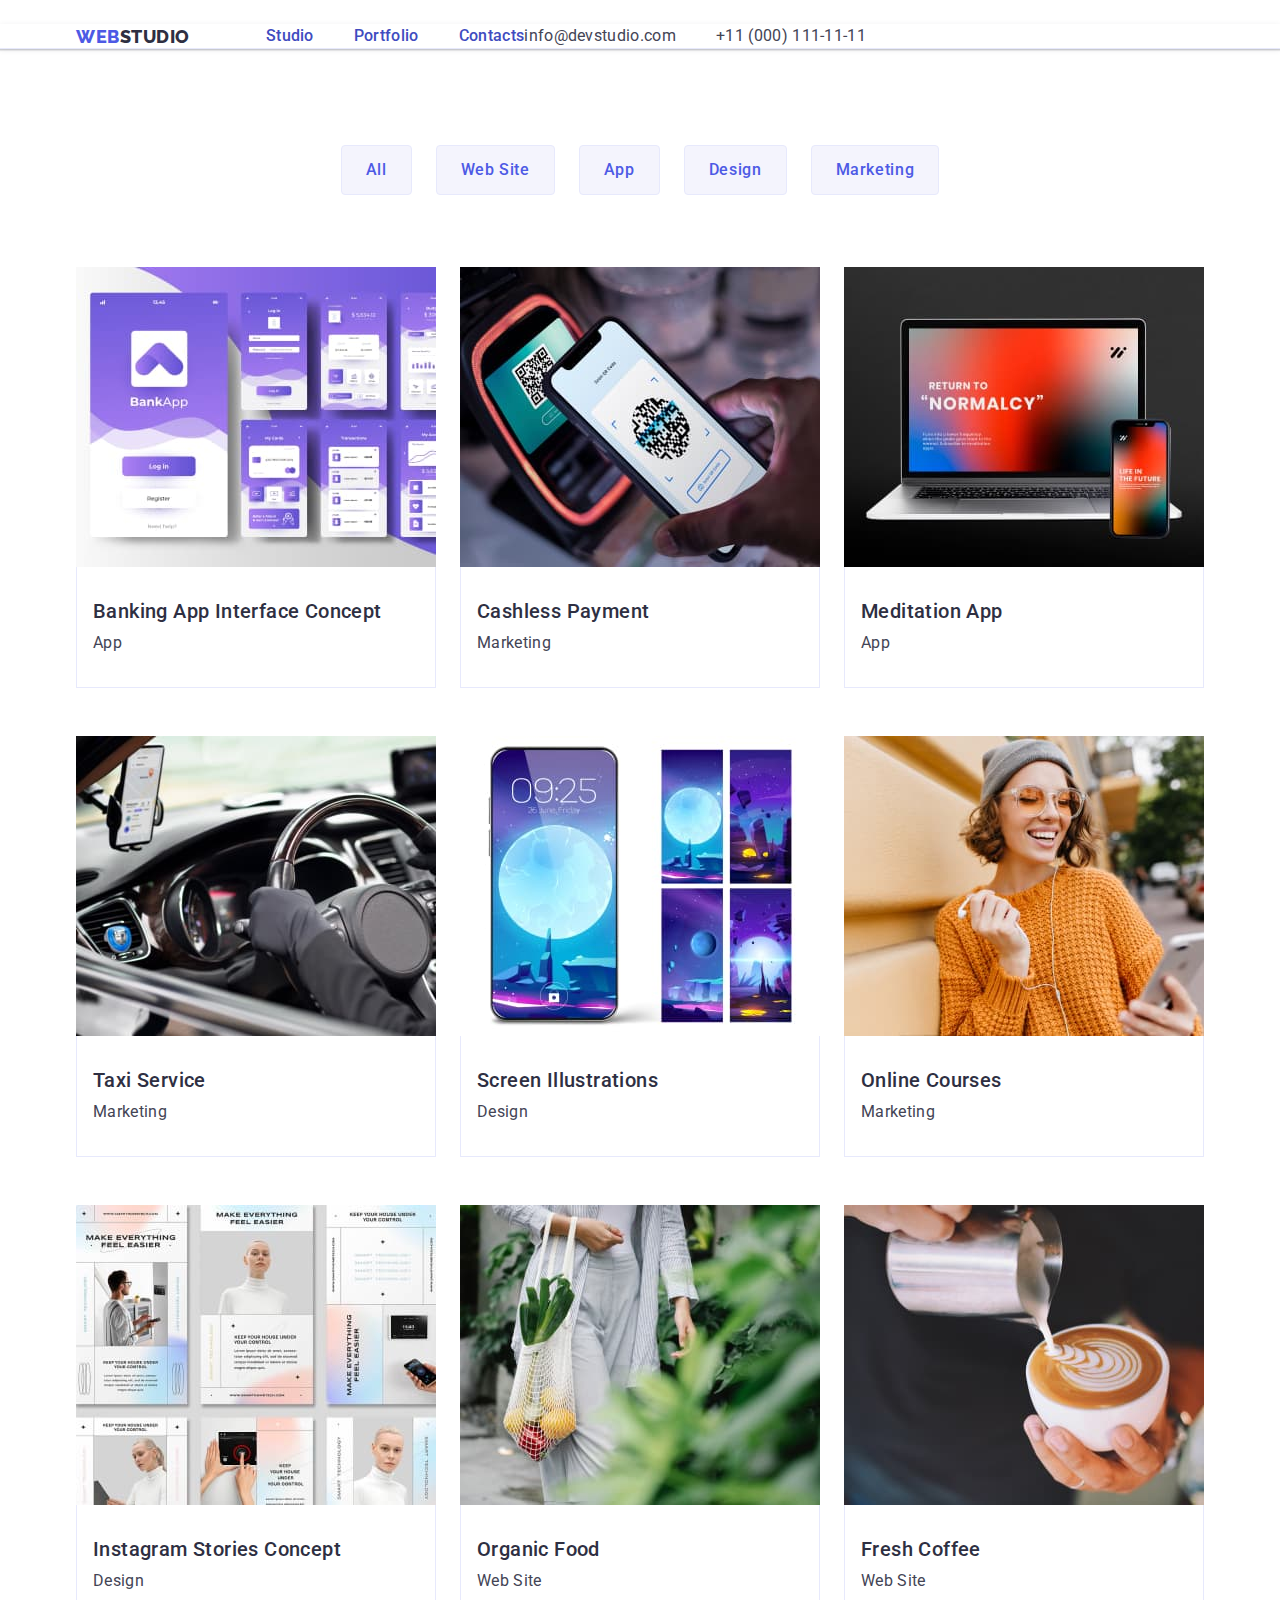
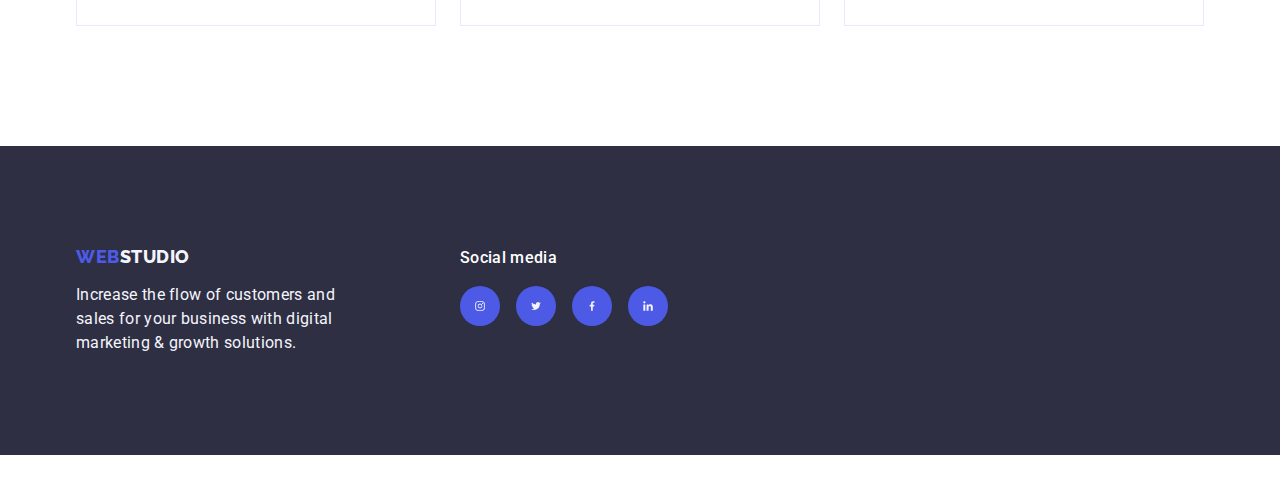
==== portfolio.html @ 24263320 "1" ====
<!DOCTYPE html>
<html lang="en">
  <head>
    <meta charset="UTF-8" />
    <meta http-equiv="X-UA-Compatible" content="IE=edge" />
    <meta name="viewport" content="width=device-width, initial-scale=1.0" />
    <meta name="description" content="WebStudio - effective solutions for your business" />
    <link rel="preconnect" href="https://fonts.googleapis.com">
    <link rel="preconnect" href="https://fonts.gstatic.com" crossorigin>
    <link href="https://fonts.googleapis.com/css2?family=Raleway:wght@800&family=Roboto:wght@400;500;700;900&display=swap" rel="stylesheet">
    <link rel="stylesheet" href="https://cdn.jsdelivr.net/npm/modern-normalize@2.0.0/modern-normalize.min.css">
    <link rel="stylesheet" href="./css/styles.css" />
    <title>WebStudio</title>
  </head>
  <body>
    <svg class="icon" width="20" height="20">
      <use href="./images/icons.svg#asda"> </use>
      </svg>
    <!--Header section-->
    <header class="header">
      <div class="cont container">
      <nav class="nav">
        <a href="./index.html" class="link link-logo">Web<span class="stu">Studio</span></a>
        <ul class="list listnav">
          <li><a href="./index.html" class="link link-nav">Studio</a></li>
          <li><a href="./portfolio.html" class="link link-nav">Portfolio</a></li>
          <li><a href="" class="link link-nav">Contacts</a></li>
        </ul>
      </nav>
      <address class="adress">
      <ul class="list listi">
        <li><a href="mailto:info@devstudio.com" class="link link-ad">info@devstudio.com</a></li>
        <li><a href="tel:+110001111111" class="link link-ad">+11 (000) 111-11-11</a></li>
      </ul> 
      </address>
      </div>
    </header>
    <!-- Main block -->
    <main> 
        <!-- Section 1 -->
        <section class="secsec">
          <div class="container">
          <h1 class="visually-hidden">Section 1</h1> 
        <ul class="list listik">
            <li><button type="button" class="all">All</button></li>
            <li><button type="button" class="all">Web Site</button></li>
            <li><button type="button" class="all">App</button></li>
            <li><button type="button" class="all">Design</button></li>
            <li><button type="button" class="all">Marketing</button></li>
        </ul>
        <ul class="list listtt">
          <li class="spisok"><a href="" class="link linki"><div class="kart"><img src="./images2/app/app1.jpg" alt="Banking App Interface Concept" width="360" height="300"><p class="parik">14 Stylish and User-Friendly App Design Concepts · Task Manager App · Calorie Tracker App · Exotic Fruit Ecommerce App · Cloud Storage App</p></div><div class="konta">
          <h2 class="zagolovok">Banking App Interface Concept</h2>
          <p class="paragraf">App</p></div></a></li>
          <li class="spisok"><a href="" class="link linki"><div class="kart"><img src="./images2/marketing/marketing1.jpg" alt="Cashless Payment" width="360" height="300"><p class="parik">14 Stylish and User-Friendly App Design Concepts · Task Manager App · Calorie Tracker App · Exotic Fruit Ecommerce App · Cloud Storage App</p></div>
            <div class="konta">
            <h2 class="zagolovok">Cashless Payment</h2>
            <p class="paragraf">Marketing</p></div></a></li>
          <li class="spisok"><a href="" class="link linki"><div class="kart"><img src="./images2/app/app2.jpg" alt="Meditation App" width="360" height="300"><p class="parik">14 Stylish and User-Friendly App Design Concepts · Task Manager App · Calorie Tracker App · Exotic Fruit Ecommerce App · Cloud Storage App</p></div><div class="konta">
            <h2 class="zagolovok">Meditation App</h2>
            <p class="paragraf">App</p></div></a></li>
          <li class="spisok"><a href="" class="link linki"><div class="kart"><img src="./images2/marketing/marketing2.jpg" alt="Taxi Service" width="360" height="300"><p class="parik">14 Stylish and User-Friendly App Design Concepts · Task Manager App · Calorie Tracker App · Exotic Fruit Ecommerce App · Cloud Storage App</p></div><div class="konta">
            <h2 class="zagolovok">Taxi Service</h2>
            <p class="paragraf">Marketing</p></div></a></li>
        <li class="spisok"><a href="" class="link linki"><div class="kart"><img src="./images2/design/design1.jpg" alt="Screen Illustrations" width="360" height="300"><p class="parik">14 Stylish and User-Friendly App Design Concepts · Task Manager App · Calorie Tracker App · Exotic Fruit Ecommerce App · Cloud Storage App</p></div><div class="konta">
            <h2 class="zagolovok">Screen Illustrations</h2>
            <p class="paragraf">Design</p></div></a></li>
        <li class="spisok"><a href="" class="link linki"><div class="kart"><img src="./images2/marketing/marketing3.jpg" alt="Online Courses" width="360" height="300"><p class="parik">14 Stylish and User-Friendly App Design Concepts · Task Manager App · Calorie Tracker App · Exotic Fruit Ecommerce App · Cloud Storage App</p></div><div class="konta">
            <h2 class="zagolovok">Online Courses</h2>
            <p class="paragraf">Marketing</p></div></a></li>
        <li class="spisok"><a href="" class="link linki"><div class="kart"><img src="./images2/design/design2.jpg" alt="Instagram Stories Concept" width="360" height="300"><p class="parik">14 Stylish and User-Friendly App Design Concepts · Task Manager App · Calorie Tracker App · Exotic Fruit Ecommerce App · Cloud Storage App</p></div><div class="konta">
            <h2 class="zagolovok">Instagram Stories Concept</h2>
            <p class="paragraf">Design</p></div></a></li>
        <li class="spisok"><a href="" class="link linki"><div class="kart"><img src="./images2/website/web1.jpg" alt="Organic Food" width="360" height="300"><p class="parik">14 Stylish and User-Friendly App Design Concepts · Task Manager App · Calorie Tracker App · Exotic Fruit Ecommerce App · Cloud Storage App</p></div><div class="konta">
            <h2 class="zagolovok">Organic Food</h2>
            <p class="paragraf">Web Site</p></div></a></li>
        <li class="spisok"><a href="" class="link linki"><div class="kart"><img src="./images2/website/web2.jpg" alt="Fresh Coffee" width="360" height="300"><p class="parik">14 Stylish and User-Friendly App Design Concepts · Task Manager App · Calorie Tracker App · Exotic Fruit Ecommerce App · Cloud Storage App</p></div><div class="konta">
            <h2 class="zagolovok">Fresh Coffee</h2>
            <p class="paragraf">Web Site</p></div></a></li>
     </ul>     
    </div>
      </section>
        </main>
  <!--Footer Section--> 
  <footer class="foo"> 
    <div class="container con">
      <div class="divcla">
    <a href="./index.html" class="link link-logo logolo">Web<span class="stf">Studio</span></a>
      <p class="pha"> Increase the flow of customers and sales for your business with digital marketing & growth solutions.</p>
    </div>
    <div><p class="inno">Social media</p>
    <ul class="spispi">
      <li class="per"><a href="" class="possil"><svg class="wow" width="24" height="24"><use href="./images/icons.svg#Instagram"></use></svg></a></li>
      <li class="per"><a href="" class="possil"><svg class="wow" width="24" height="24"><use href="./images/icons.svg#Twitter"></use></svg></a></li>
      <li class="per"><a href="" class="possil"><svg class="wow" width="24" height="24"><use href="./images/icons.svg#Facebook"></use></svg></a></li>
      <li class="per"><a href="" class="possil"><svg class="wow" width="24" height="24"><use href="./images/icons.svg#Linkedin"></use></svg></a></li>  
    </ul>
    </div>
    </div>
</footer>
<svg class="icon" width="20" height="20">
  <use href="./images/icons.svg#asda"> </use>
  </svg>
</body>
</html>
---- css/styles.css ----
:root {

    --page-background: #ffffff;
}




h1, 
h2, 
h3, 
h4, 
h5, 
h6, 
p {
    margin: 0;
}

ul,
ol {
    list-style: none;
    margin: 0;
    padding: 0; 
}

body {
    font-family: "Roboto", sans-serif;
    color: #434455;
    background-color: #ffffff;
}

.header {
    border-bottom: 1px solid #e7e9fc;
    box-shadow: 0px 2px 1px rgba(46, 47, 66, 0.08), 0px 1px 1px rgba(46, 47, 66, 0.16), 0px 1px 6px rgba(46, 47, 66, 0.08);

}

.cont {
    display: flex;
}

.container {
    width: 1158px;
    margin: 0 auto;
    padding: 0 15px;

}

.nav {
    display: flex;
    align-items: center;
}

.listnav {
    display: flex;
    gap: 40px;
}

.link {
    text-decoration: none;
}

.link:hover,
.link:focus {
    color: #404bbf;
}

img {
    display: block;
}

.linki {
    display: block;
    transition: box-shadow 250ms cubic-bezier(0.4, 0, 0.2, 1);
}

.linki:hover,
.linki:focus {
    box-shadow: 0px 1px 6px rgba(46, 47, 66, 0.08), 0px 1px 1px rgba(46, 47, 66, 0.16), 0px 2px 1px rgba(46, 47, 66, 0.08);
}


.link-logo {
    color: #4D5AE5;
    font-family: "Raleway", sans-serif;
    font-weight: 800;
    font-style: normal;
    font-size: 18px;
    line-height: 1.17;
    letter-spacing: 0.03em;
    text-transform: uppercase;
    margin-right: 76px;
}


.stu {
    color: #2e2f42;
}

.stf {
    color: #f4f4fd;
}

.pha {
    line-height: 1.5;
    color: #F4F4FD;
    letter-spacing: 0.02em;
    max-width: 264px;
}

.list {
    list-style: none;
}

.listi {
    display: flex;
    gap: 40px;
}

.liss {
    display: flex;
    gap: 24px;
}

.lili {
    width: calc((100% - 72px) / 4);
}

.lilit {
    width: calc((100% - 48px) / 3);
}

.link-nav {
    font-weight: 500;
    font-size: 16px;
    line-height: 1.5;
    letter-spacing: 0.02em;
    color: #2e2f42;
    padding: 24px 0;
    transition: color 250ms cubic-bezier(0.4, 0, 0.2, 1);
    position: relative;
    color: #404bbf;
}

.link-nav:hover,
.link-nav:focus {
    color: #404bbf;
}

.link-nav::after {
    content: '';
    position: absolute;
    left: 0; 
    bottom: -1px;
    height: 4px;
    background-color: #404bbf;
    border-radius: 2px;
}



.adress {
    font-style: normal;
}


.link-ad {
    font-size: 16px;
    line-height: 1.5;
    letter-spacing: 0.02em;
    color: #434455;
    display: flex;
    gap: 40px;
    transition: color 250ms cubic-bezier(0.4, 0, 0.2, 1);
}

.sec {
    background-color: #2e2f42;
    padding: 188px 0;
    background-image: linear-gradient(rgba(46, 47, 66, 0.7), rgba(46, 47, 66, 0.7)), url(../images/img-name.jpeg);
    max-width: 1440px;
    background-repeat: no-repeat;
    background-position: center;
    background-size: cover;
}

.icons {
    display: flex; 
    align-items: center;
    justify-content: center;
    height: 112px;
    background-color: #f4f4fd;
    border-radius: 4px;
    margin-bottom: 8px;
}





.has {
    font-size: 56px;
    line-height: 1.07;
    text-align: center;
    letter-spacing: 0.02em;
    color: #ffffff;
    max-width: 496px;
}

.but {
    background-color: #4D5AE5;
    font-family: "Roboto", sans-serif;
    font-weight: 500;
    font-size: 16px;
    line-height: 1.5;
    letter-spacing: 0.04em;
    color: #ffffff;
    display: block;
    min-width: 169px;
    height: 56px;
    border: none;
    border-radius: 4px; 
    cursor: pointer;
    transition: background-color 250ms cubic-bezier(0.4, 0, 0.2, 1);
}

.sect {
    padding: 120px 0;

}

.but:hover,
.but:focus {
    background-color: #404BBF;
}


button {
    cursor: pointer;
 background-color: #F4F4FD;
 color: #4D5AE5;
}

.zagolovok {
    font-weight: 500;
    font-size: 20px;
    line-height: 1.2;
    letter-spacing: 0.02em;
    color: #2e2f42;
    margin-bottom: 8px; 
}

.zago {
    text-align: center;
    margin-bottom: 8px;
}

.para {
    text-align: center;
}


.paragraf {
    font-size: 16px;
    line-height: 1.5;
    letter-spacing: 0.02em;
    color: #434455;

}



.kart {
    position: relative;
    overflow: hidden;
}

.parik {
    position: absolute; 
    top: 0; 
    font-size: 16px;
    line-height: 1.5; 
    letter-spacing: 0.02em;
    color: #f4f4fd;
    padding: 40px 32px;
    background-color: #4d5ae5;
    height: 100%;
    width: 100%;
    transform: translateY(100%);
    transition: transform 250ms cubic-bezier(0.4, 0, 0.2, 1);
}

.linki:hover .parik,
.linki:focus .parik {
    transform: translateY(0%);
}

.sectio {
    padding-bottom: 120px;
}


.zgg {
    font-size: 36px;
    line-height: 1.11;
    text-align: center;
    letter-spacing: 0.02em;
    text-transform: capitalize;
    color: #2e2f42;
    margin-bottom: 72px;
}


.secn {
    background-color: #F4F4FD;
    padding: 120px 0;
}

.foo {
    background-color:#2e2f42;
    padding: 100px 0;
}

.logolo {
    display: inline-block;
    margin-bottom: 16px;
}


.pun {
    background-color: #FFFFFF; 
    width: calc((100% - 72px) / 4);
    border-radius: 0px 0px 4px 4px;
    box-shadow: 0px 1px 6px rgba(46, 47, 66, 0.08), 0px 1px 1px rgba(46, 47, 66, 0.16), 0px 2px 1px rgba(46, 47, 66, 0.08);
}

.employ {
    padding: 32px 16px;
    padding: 32px 0;

}

.social {
    display: flex;
    justify-content: center;
    gap: 24px;
}


.soc {
    width: 40px;
    height: 40px;
}

.posil {
    width: 100%;
    height: 100%;
    background-color: #4d5ae5;
    border-radius: 50%;
    display: flex;
    align-items: center; 
    justify-content: center;
    transition: background-color 250ms cubic-bezier(0.4, 0, 0.2, 1);
}

.posil:hover,
.posil:focus {
    background-color: #404bbf;
}

.sectii {
    padding-top: 120px;
    padding-bottom: 120px;

}

.zaz {
    font-size: 36px;
    line-height: 1.11;
    color: #2e2f42;
    margin-bottom: 72px;
}

.spis {
    display: flex;
    gap: 24px; 
}

.persh {
    width: calc((100% - 120px) / 6);
    height: 88px;
}


.pos {
    width: 100%;
    height: 100%;
    border-radius: 4px;
    display: flex;
    align-items: center;
    justify-content: center;
    color: #8e8f99;
    border-color: #404bbf;
    border: 1px solid #8e8f99;
    transition: border-color 250ms cubic-bezier(0.4, 0, 0.2, 1), color 250ms cubic-bezier(0.4, 0, 0.2, 1);
}

.pos:hover,
.pos:focus {
    border-color: #404bbf; 
    color: #404bbf;
} 

.citi {
    fill: currentColor;
}


.svgclas {
    fill: #f4f4fd;
}

.con {
    display: flex;
    align-items: baseline;
}

.divcla {
    margin-right: 120px;
}


.inno {
    font-weight: 500;
    font-size: 16px;
    line-height: 1.5;
    letter-spacing: 0.02em;
    color: #FFFFFF;
    margin-bottom: 16px;

}


.spispi  {
    display: flex; 
    gap: 16px; 
}

.per {
    width: 40px;
    height: 40px;
}

.possil {
    width: 100%;
    height: 100%;
    background-color: #4d5ae5;
    border-radius: 50%;
    display: flex;
    align-items: center;
    justify-content: center;
    transition: background-color 250ms cubic-bezier(0.4, 0, 0.2, 1);
}

.possil:hover,
.possil:focus {
    background-color: #31d0aa;
    color: #404bbf;
} 

.wow {
    fill: #f4f4fd;
}


.modik {
    position: fixed;
    top: 0;
    left: 0;
    width: 100%;
    height: 100%;
    background-color: rgba(46, 47, 66, 0.4);
    transition: opacity 250ms cubic-bezier(0.4, 0, 0.2, 1), visibility 250ms cubic-bezier(0.4, 0, 0.2, 1);
}

.is-hidden {
    opacity: 0;
    visibility: hidden;
    pointer-events: none; 
}

.window {
    position: absolute;
    top: 50%;
    left: 50%;
    transform: translate(-50%, -50%) scale(1);
    width: 408px;
    min-height: 584px; 
    background: #fcfcfc;
    box-shadow: 0px 1px 1px rgba(0, 0, 0, 0.14), 0px 1px 3px rgba(0, 0, 0, 0.12), 0px 2px 1px rgba(0, 0, 0, 0.2);
    border-radius: 4px;
    transition: transform 250ms cubic-bezier(0.4, 0, 0.2, 1);
}


.knop {
    position: absolute;
    top: 24px;
    right: 24px;
    width: 24px;
    height: 24px; 
    border-radius: 50%;
    display: flex; 
    align-items: center;
    justify-content: center; 
    background-color: #e7e9fc;
    border: 1px solid rgba(0, 0, 0, 0.1);
    padding: 0;
    cursor: pointer;
    transition: background-color 250ms cubic-bezier(0.4, 0, 0.2, 1), border 250ms cubic-bezier(0.4, 0, 0.2, 1);
}

.knop:hover,
.knop:focus {
    background-color: #404bbf; 
    border: none; 
}

.rat {
    transition: fill 250ms cubic-bezier(0.4, 0, 0.2, 1);
}

.knop:hover .rat,
.knop:focus .rat {
    fill: #ffffff;
}

button:hover,
button:focus {
    cursor: pointer;
 background-color: #F4F4FD;
 color: #4D5AE5;
    text-decoration: underline;
    text-decoration-color: violet;
}

button:active {
    cursor: pointer;
 background-color: #F4F4FD;
 color: #4D5AE5;
    text-decoration: underline;
    text-decoration-color: violet;

}

.all {
    font-family: "Roboto", sans-serif;
    font-weight: 500;
    font-size: 16px;
    line-height: 1.5;
    letter-spacing: 0.04em;
    color: #4d5ae5;
    cursor: pointer;
    background-color: #F4F4FD;
    padding: 12px 24px;
    border: 1px solid #e7e9fc;
    border-radius: 4px;
    transition: color 250ms cubic-bezier(0.4, 0, 0.2, 1), background-color 250ms cubic-bezier(0.4, 0, 0.2, 1), border-color 250ms cubic-bezier(0.4, 0, 0.2, 1), box-shadow 250ms cubic-bezier(0.4, 0, 0.2, 1);
}

.all:hover,
.all:focus {
    cursor: pointer;
    color: #FFFFFF;
    background-color: #404BBF;
    border: 1px solid transparent;
    box-shadow: 0px 3px 1px rgba(0, 0, 0, 0.1), 0px 2px 1px rgba(0, 0, 0, 0.08), 0px 2px 2px rgba(0, 0, 0, 0.12);
}

.secsec {
    padding-top: 96px; 
    padding-bottom: 120px;
}

.listik {
    display: flex;
    justify-content: center; 
    gap: 24px; 
    margin-bottom: 72px;
}

.listtt {
    display: flex;
    flex-wrap: wrap; 
    column-gap: 24px;
    row-gap: 48px;
}

.spisok {
    width: calc((100% - 48px) / 3);
}


.konta {
    padding: 32px 16px;
    border: 1px solid #e7e9fc;
    border-top: none;
}



.visually-hidden {
        position: absolute;
        width: 1px;
        height: 1px;
        margin: -1px;
        border: 0;
        padding: 0;
        
        white-space: nowrap;
        clip-path: inset(100%);
        clip: rect(0 0 0 0);
        overflow: hidden;
      }
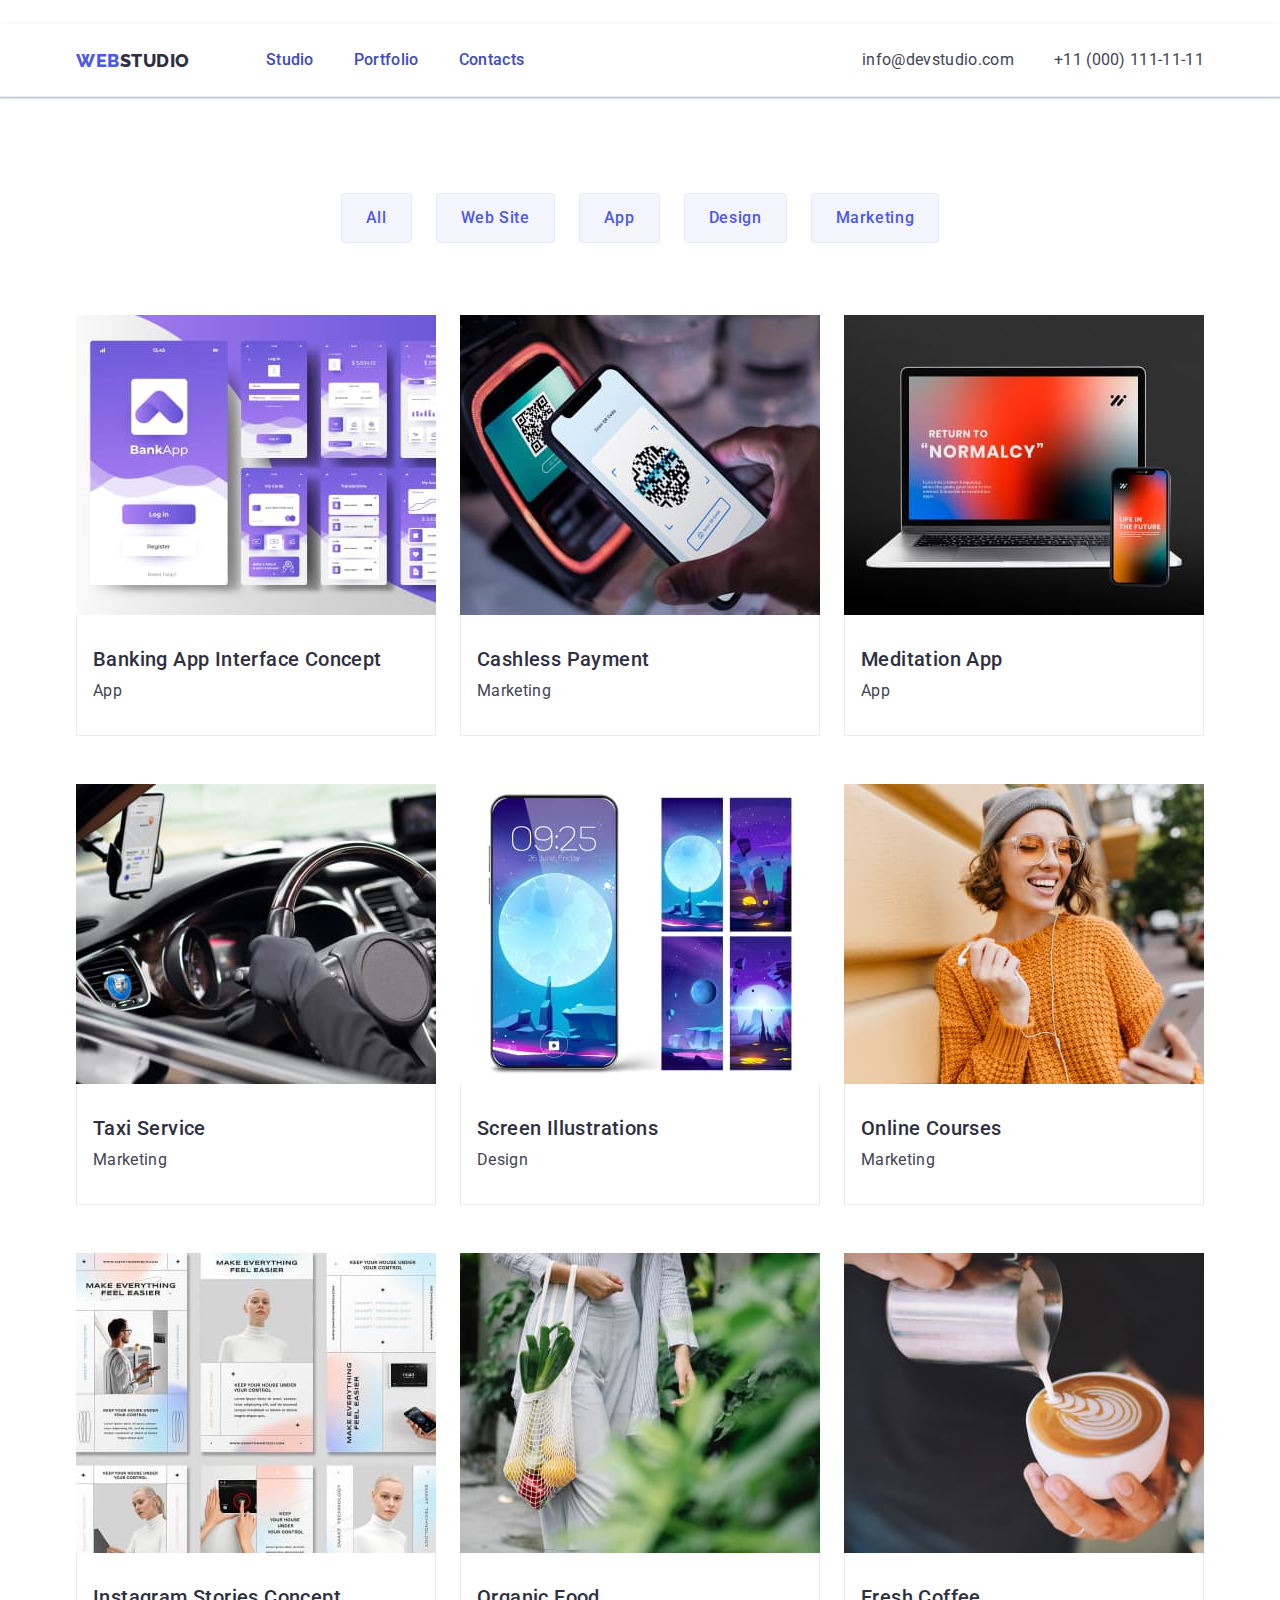
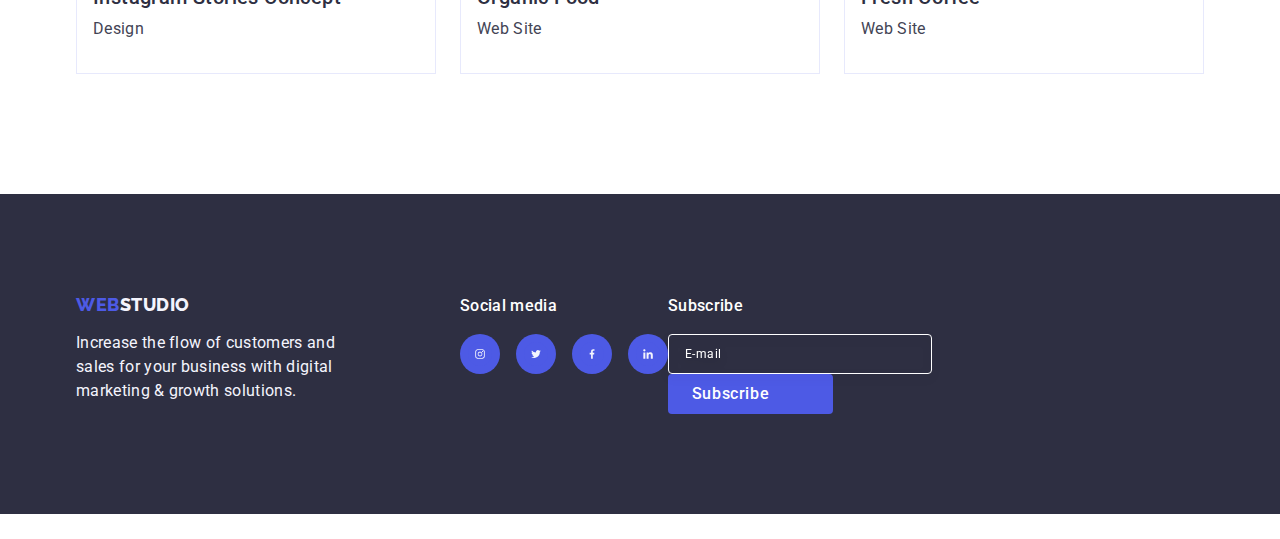
==== commit bcd418d2: "3" ====
--- a/portfolio.html
+++ b/portfolio.html
@@ -96,6 +96,14 @@
       <li class="per"><a href="" class="possil"><svg class="wow" width="24" height="24"><use href="./images/icons.svg#Linkedin"></use></svg></a></li>  
     </ul>
     </div>
+    <div class="form">
+  <p class="parfoot">Subscribe</p>
+  <form class="formcla">
+    <label class="labcla">
+<input class="incla" type="email" name="subscribe" placeholder="E-mail" />
+<button type="submit" class="cnopochka">Subscribe<svg class="piggy" width="24" height="24"><use href="./images/frames.svg#Frame3"></use></svg></button>
+    </label>
+  </form>
     </div>
 </footer>
 <svg class="icon" width="20" height="20">
--- a/css/styles.css
+++ b/css/styles.css
@@ -161,6 +161,7 @@
 
 .adress {
     font-style: normal;
+    margin-left: auto;
 }
 
 
@@ -169,6 +170,7 @@
     line-height: 1.5;
     letter-spacing: 0.02em;
     color: #434455;
+    padding: 24px 0;
     display: flex;
     gap: 40px;
     transition: color 250ms cubic-bezier(0.4, 0, 0.2, 1);
@@ -622,4 +624,75 @@
         clip: rect(0 0 0 0);
         overflow: hidden;
       }
-  +
+
+      .form {
+        gap: 24px;
+
+
+      }
+  
+      .parfoot {
+        margin-bottom: 16px;
+        font-weight: 500;
+        font-size: 16px;
+        line-height: 1.5; 
+        letter-spacing: 0.02em;
+        color: #ffffff;
+      }
+
+      .formcla {
+        display: flex;
+      }
+
+      .labcla {
+
+      }
+      
+
+      .incla {
+        width: 264px;
+        height: 40px; 
+        border: 1px solid #ffffff;
+        background-color: transparent;
+        font-size: 12px;
+        line-height: 1.5;
+        letter-spacing: 0.04em;
+        padding-left: 16px; 
+        filter: drop-shadow(0px 4px 4px rgba(0, 0, 0, 0.15)); 
+        border-radius: 4px;
+        color: #ffffff;
+
+      }
+
+      placeholder {
+        
+      }
+
+      input::placeholder {
+        color: #ffffff;
+    }
+
+      .cnopochka {
+        min-width: 165px; 
+        height: 40px;
+        display: flex; 
+        justify-content: center; 
+        align-items: center;
+        font-family: "Roboto", sans-serif;
+        font-size: 16px;
+        font-weight: 500;
+        line-height: 1.5;
+        letter-spacing: 0.04em;
+        color: #ffffff;
+        cursor: pointer;
+        background-color: #4D5AE5;
+        border: none;
+        border-radius: 4px;
+
+      }
+
+      .piggy {
+        margin-left: 16px;
+        
+      }
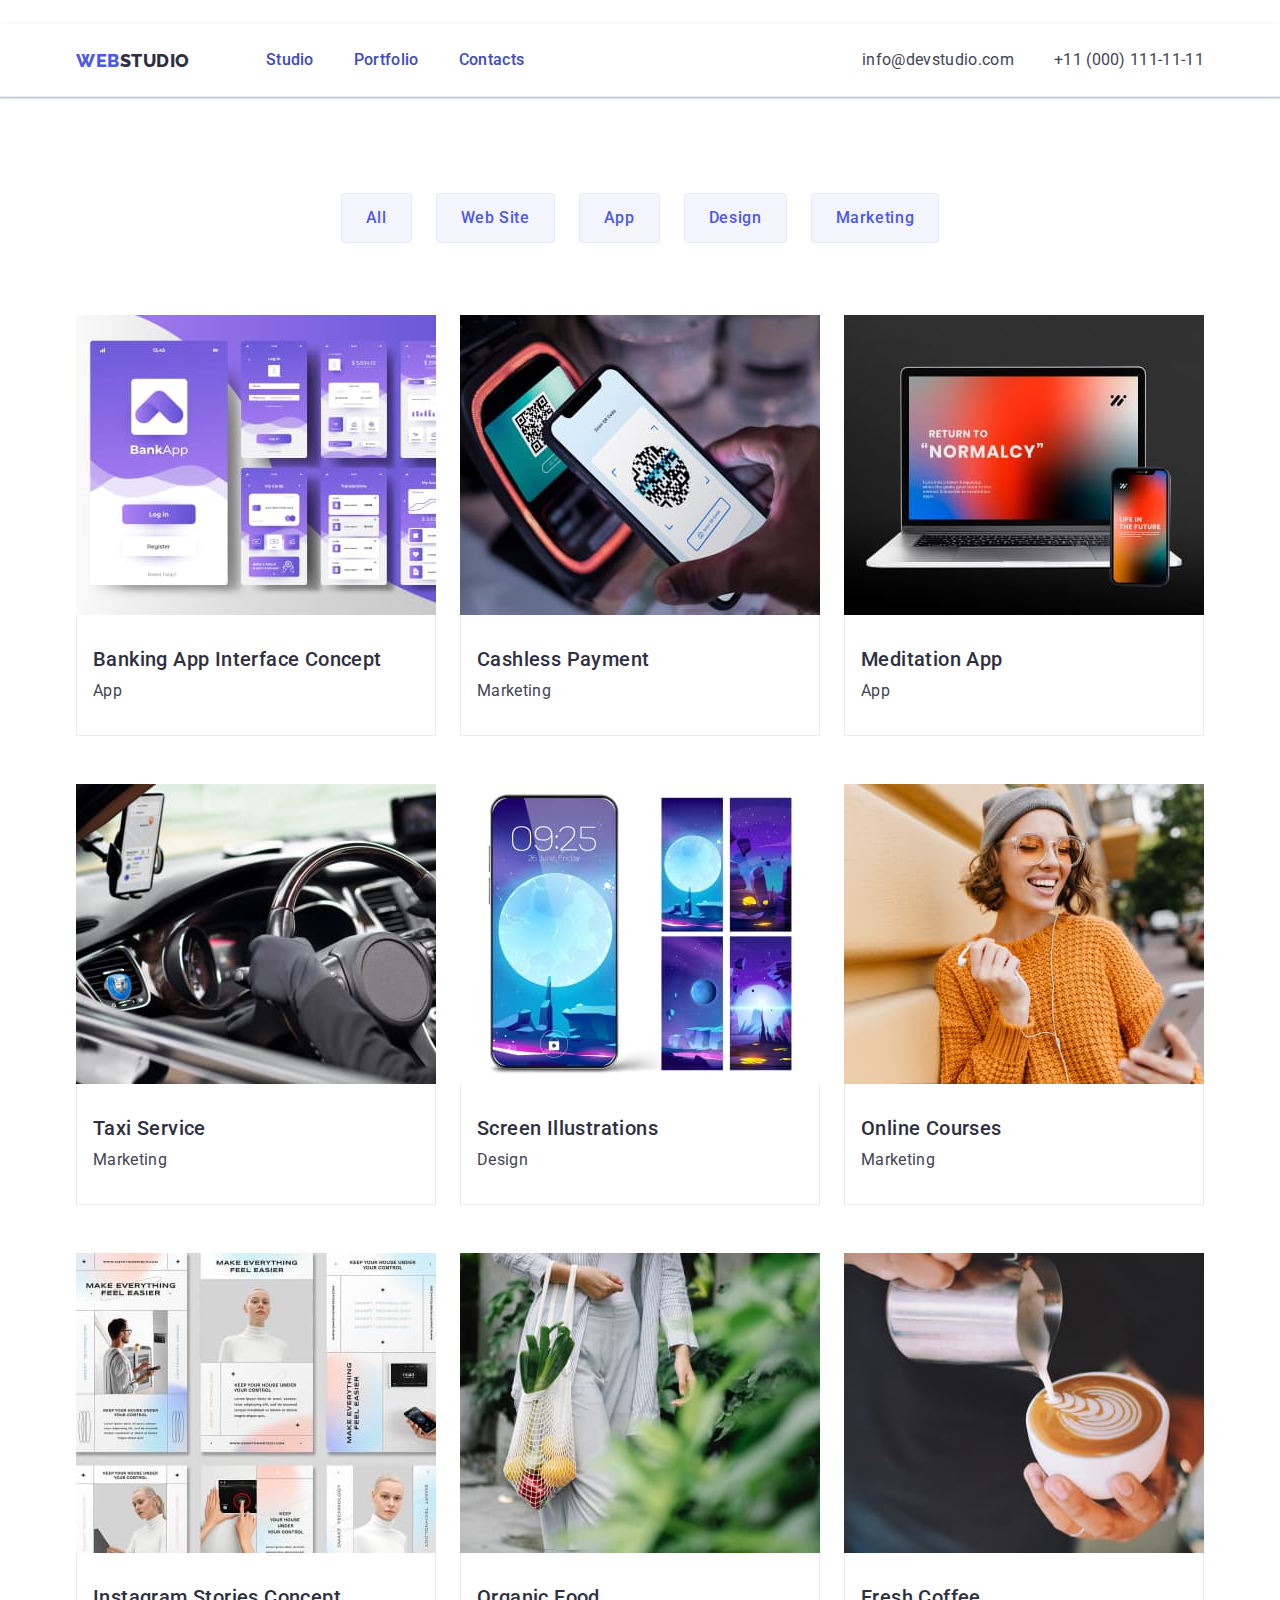
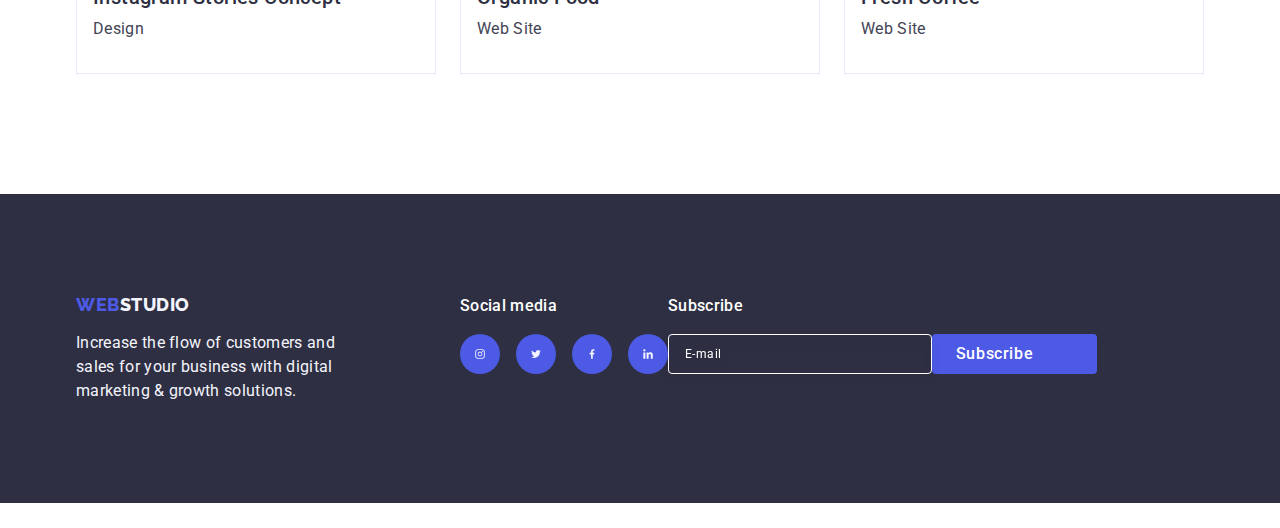
==== commit 35900d27: "4" ====
--- a/portfolio.html
+++ b/portfolio.html
@@ -101,11 +101,13 @@
   <form class="formcla">
     <label class="labcla">
 <input class="incla" type="email" name="subscribe" placeholder="E-mail" />
+</label>
 <button type="submit" class="cnopochka">Subscribe<svg class="piggy" width="24" height="24"><use href="./images/frames.svg#Frame3"></use></svg></button>
-    </label>
   </form>
     </div>
+  </div>
 </footer>
+ <!--Modal Window--> 
 <svg class="icon" width="20" height="20">
   <use href="./images/icons.svg#asda"> </use>
   </svg>
--- a/css/styles.css
+++ b/css/styles.css
@@ -628,8 +628,6 @@
 
       .form {
         gap: 24px;
-
-
       }
   
       .parfoot {
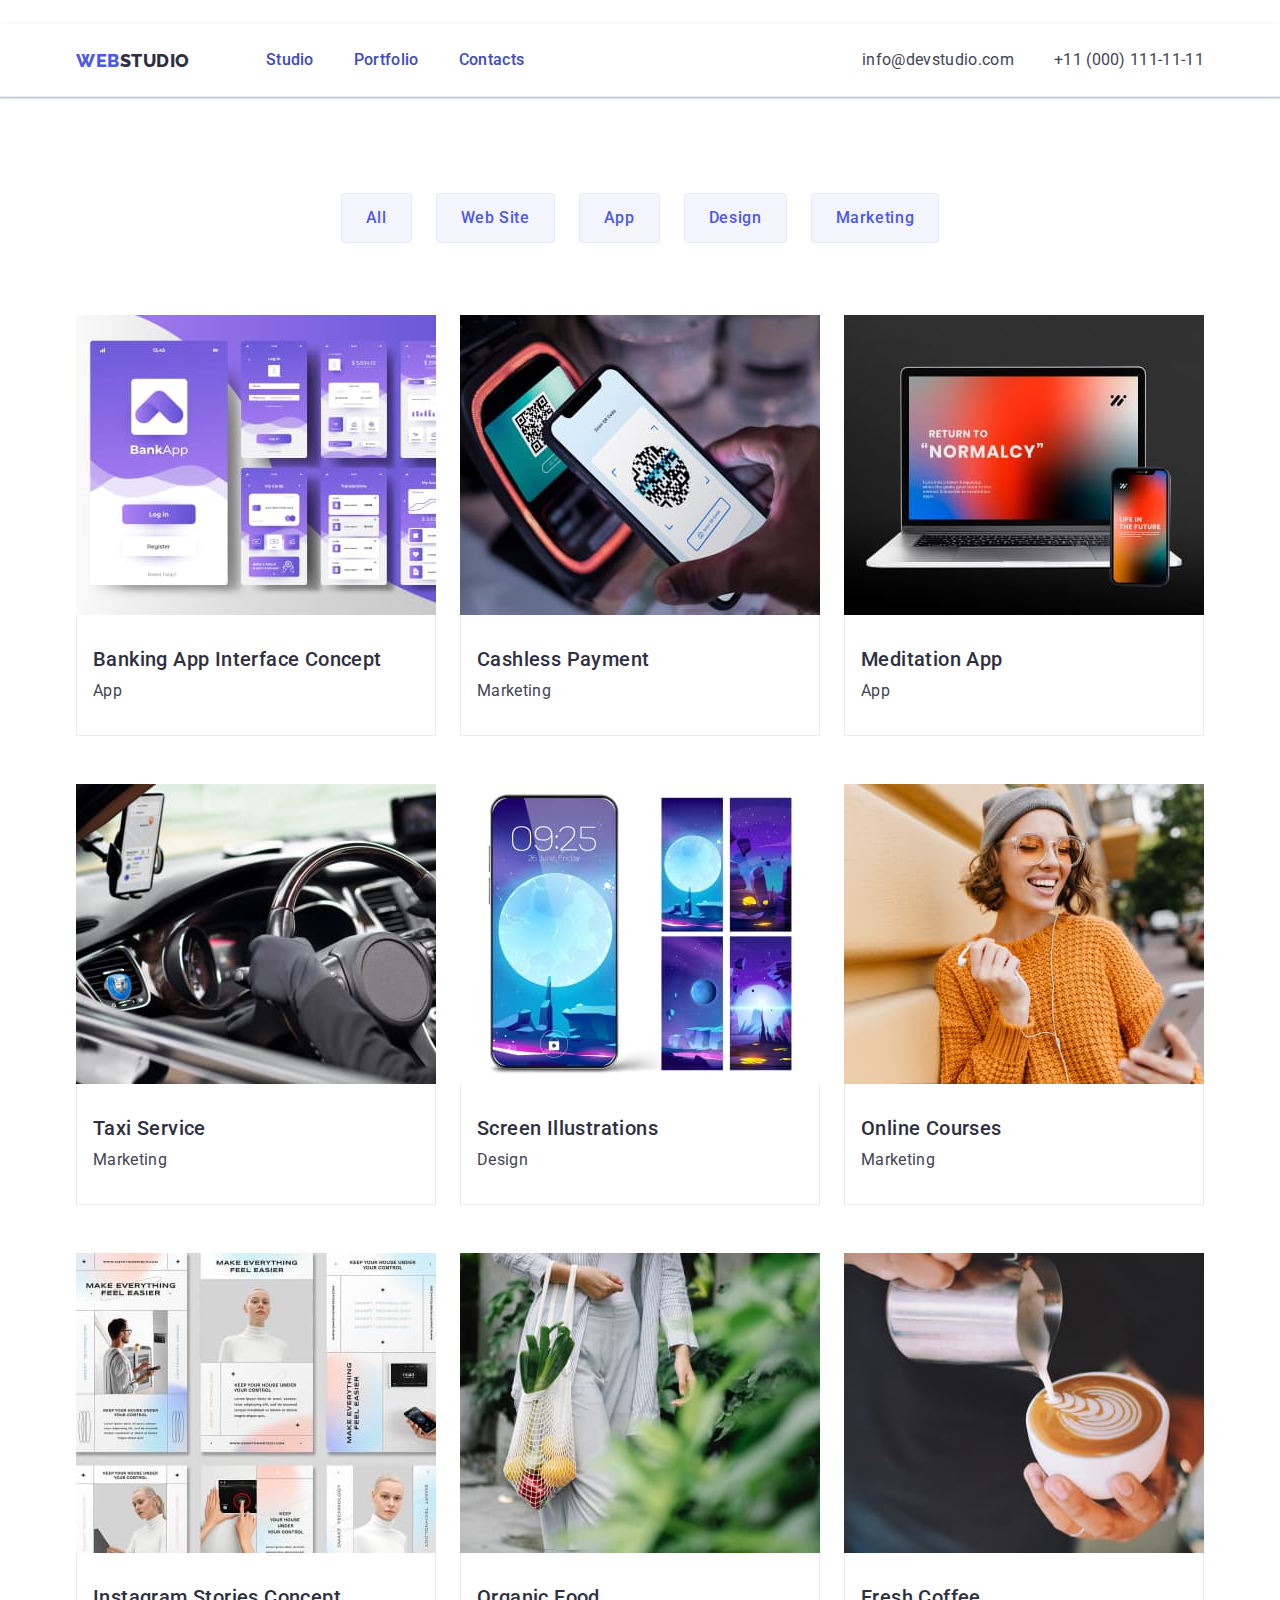
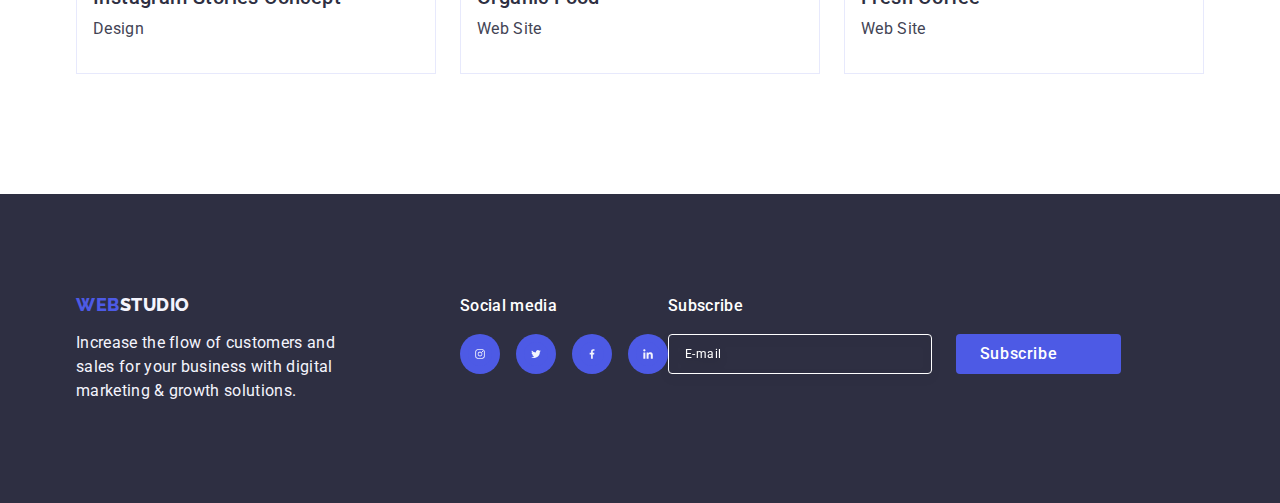
==== commit 8155b104: "6" ====
--- a/portfolio.html
+++ b/portfolio.html
@@ -107,8 +107,6 @@
     </div>
   </div>
 </footer>
- <!--Modal Window--> 
-<svg class="icon" width="20" height="20">
   <use href="./images/icons.svg#asda"> </use>
   </svg>
 </body>
--- a/css/styles.css
+++ b/css/styles.css
@@ -502,6 +502,7 @@
     box-shadow: 0px 1px 1px rgba(0, 0, 0, 0.14), 0px 1px 3px rgba(0, 0, 0, 0.12), 0px 2px 1px rgba(0, 0, 0, 0.2);
     border-radius: 4px;
     transition: transform 250ms cubic-bezier(0.4, 0, 0.2, 1);
+    padding: 72px 24px 24px 24px;
 }
 
 
@@ -626,9 +627,7 @@
       }
 
 
-      .form {
-        gap: 24px;
-      }
+     
   
       .parfoot {
         margin-bottom: 16px;
@@ -641,6 +640,7 @@
 
       .formcla {
         display: flex;
+        gap: 24px;
       }
 
       .labcla {
@@ -694,3 +694,137 @@
         margin-left: 16px;
         
       }
+
+
+      .parikmod {
+        font-weight: 500;
+        font-size: 16px;
+        line-height: 1.5;
+        text-align: center;
+        letter-spacing: 0.02em;
+        color: #2E2F42;
+        margin-bottom: 16px;
+      }
+
+      .forma {
+        margin-bottom: 8px; 
+      }
+
+      .lalala {
+        font-size: 12px;
+        line-height: 1.17;
+        letter-spacing: 0.04em;
+        color: #8e8f99;
+        display: block;
+        margin-bottom: 4px;
+      }
+
+      .odivo {
+        position: relative;
+      }
+
+      .user-class {
+        width: 100%;
+        height: 40px;
+        border: 1px solid rgba(46, 47, 66, 0.4);
+        border-radius: 4px;
+        background-color: transparent;
+        padding-left: 38px;
+        outline: transparent;
+        transition: border-color 250ms cubic-bezier(0.4, 0, 0.2, 1);
+      }
+
+      .user-class:focus {
+        border-color: #4D5AE5;
+      }
+
+      .modalimg {
+        position: absolute;
+        left: 16px;
+        top: 50%;
+        transform: translateY(-50%);
+        transition: fill 250ms cubic-bezier(0.4, 0, 0.2, 1);
+      }
+
+      .modalimg:focus {
+        fill: #4D5AE5;
+      }
+
+      .comment {
+        margin-bottom: 16px;
+      }
+
+      .texta {
+        width: 100%;
+        height: 120px;
+        font-size: 12px;
+        line-height: 1.17;
+        letter-spacing: 0.04em;
+        color: rgba(46, 47, 66, 0.4);
+        border: 1px solid rgba(46, 47, 66, 0.4);
+        border-radius: 4px;
+        background-color: transparent;
+        padding: 8px 16px;
+        outline: transparent; 
+        resize: none;
+        transition: border-color 250ms cubic-bezier(0.4, 0, 0.2, 1);
+      }
+
+      .texta:focus {
+        border-color: #4D5AE5;
+      }
+
+      .checkbox {
+        margin-bottom: 24px;
+      }
+
+      .check {
+
+      }
+
+      .lacheck {
+        font-size: 12px;
+        line-height: 1.17;
+        letter-spacing: 0.04em;
+        color: #8e8f99;
+      }
+
+      .spaspa {
+        width: 16px;
+        height: 16px;
+        border: 1px solid rgba(46, 47, 66, 0.4);
+        border-radius: 2px;
+        transition: background-color 250ms cubic-bezier(0.4, 0, 0.2, 1), border 250ms cubic-bezier(0.4, 0, 0.2, 1), fill 250ms cubic-bezier(0.4, 0, 0.2, 1);
+        display: inline-flex;
+        align-items: center;
+        justify-content: center;
+        fill: transparent;
+      }
+
+
+      .spaspa input:checked {
+        background-color: #404bbf;
+        border: none;
+        fill: #F4F4FD;
+    }
+
+    .linkkk {
+        color: #4d5ae5;
+    }
+
+    .knooo {
+        display: block;
+        min-width: 169px;
+        height: 56px;
+        font-family: "Roboto", sans-serif;
+        font-size: 16px;
+        font-weight: 500;
+        line-height: 1.5;
+        letter-spacing: 0.04em;
+        color: #ffffff;
+        cursor: pointer;
+        background-color: #4D5AE5;
+        border: none;
+        border-radius: 4px;
+        transition: background-color 250ms cubic-bezier(0.4, 0, 0.2, 1);
+    }
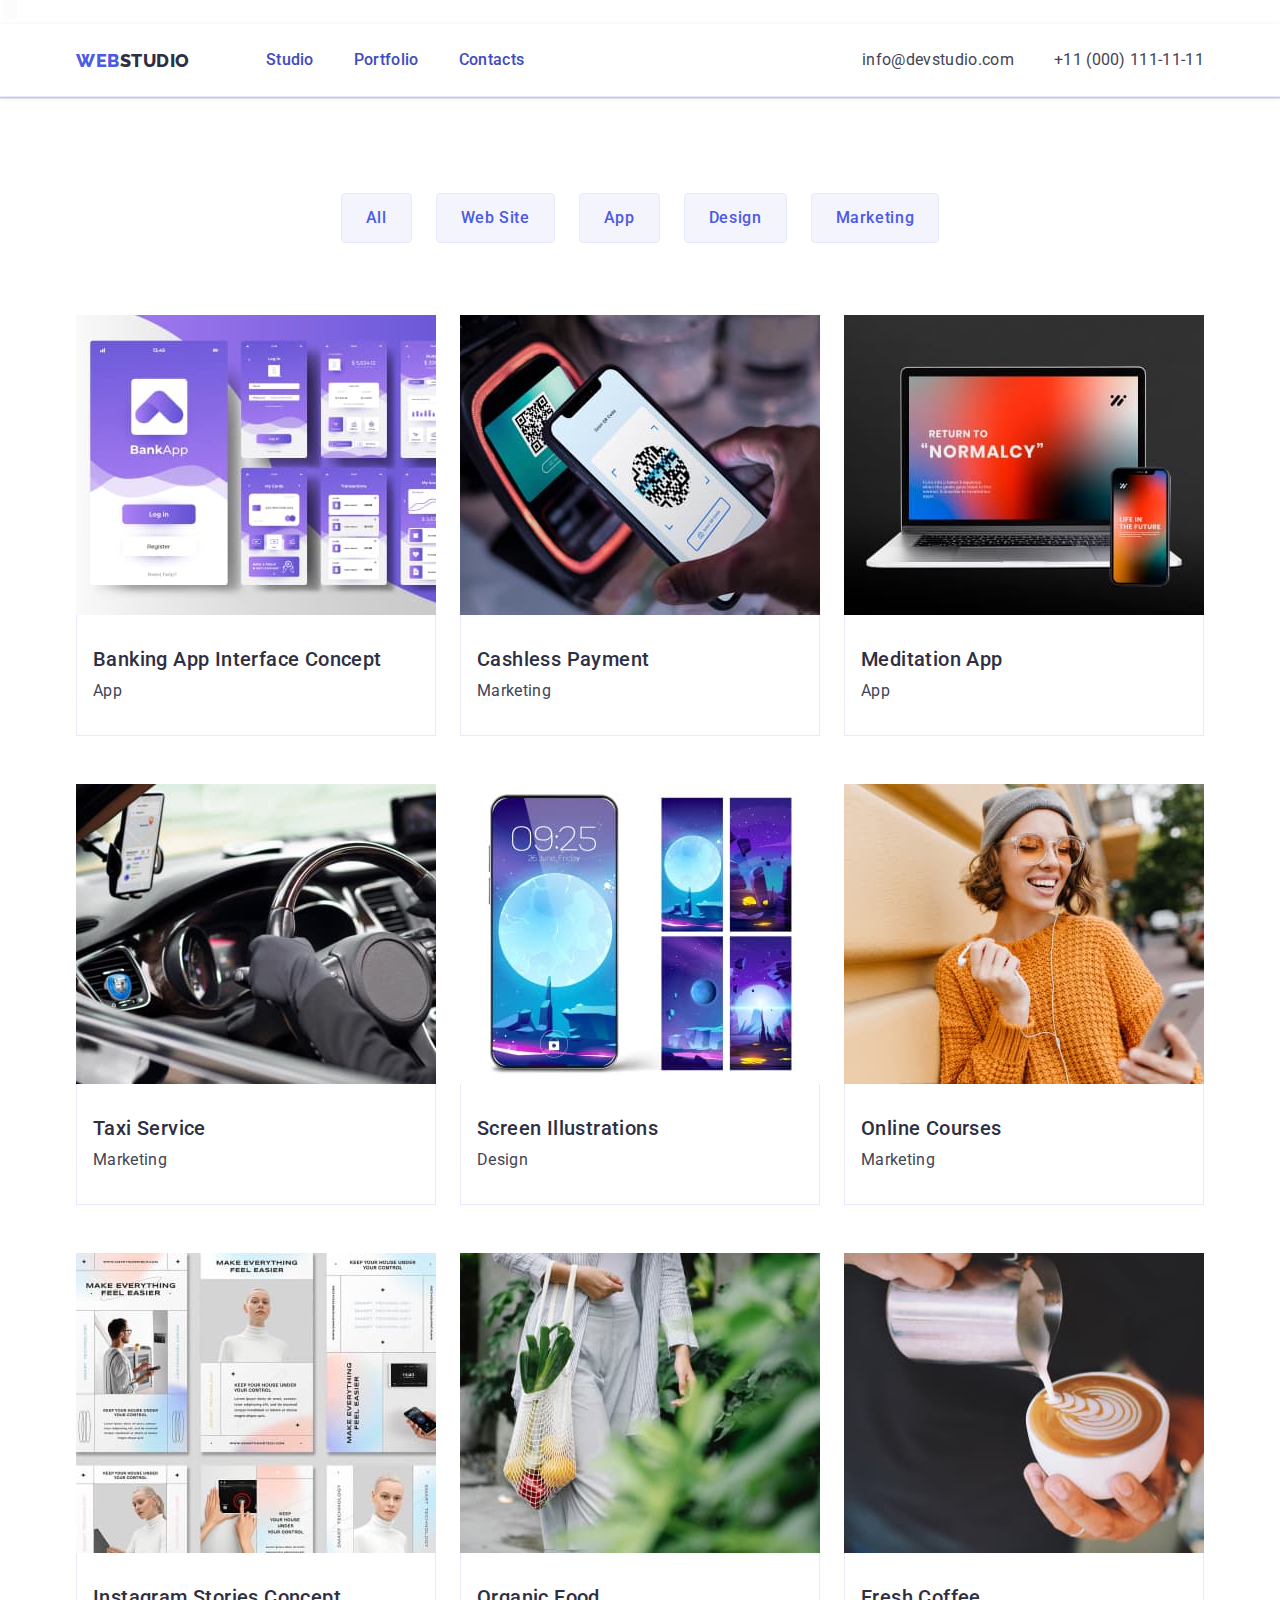
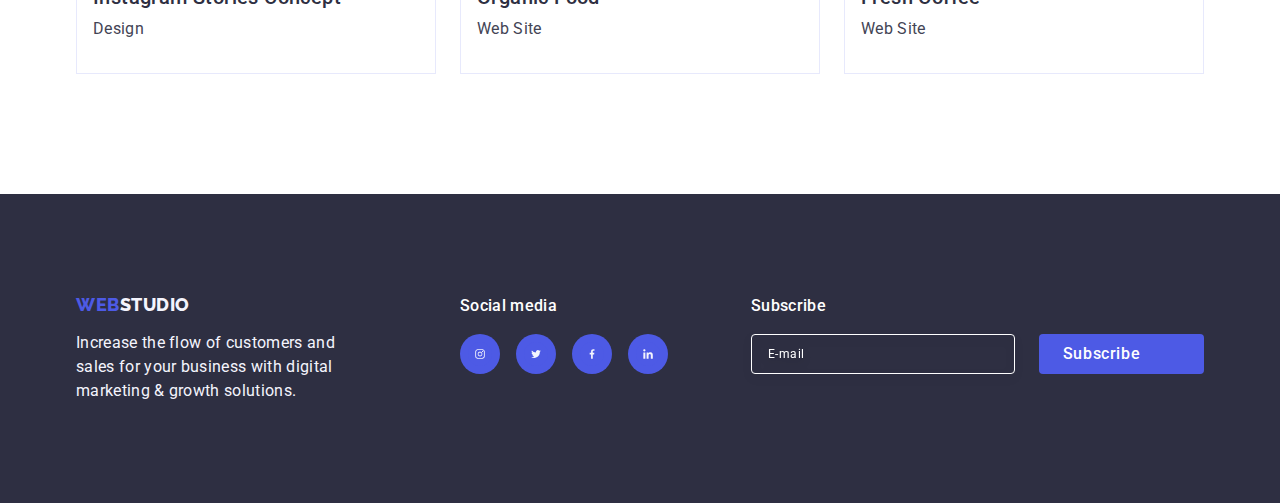
==== commit 29c50f6f: "8" ====
--- a/portfolio.html
+++ b/portfolio.html
@@ -14,7 +14,7 @@
   </head>
   <body>
     <svg class="icon" width="20" height="20">
-      <use href="./images/icons.svg#asda"> </use>
+      <use href="./images/icons.svg#modal-bg"> </use>
       </svg>
     <!--Header section-->
     <header class="header">
@@ -107,7 +107,7 @@
     </div>
   </div>
 </footer>
-  <use href="./images/icons.svg#asda"> </use>
+  <use href="./images/icons.svg#modal-bg"> </use>
   </svg>
 </body>
 </html>--- a/css/styles.css
+++ b/css/styles.css
@@ -660,7 +660,7 @@
         filter: drop-shadow(0px 4px 4px rgba(0, 0, 0, 0.15)); 
         border-radius: 4px;
         color: #ffffff;
-
+        margin-left: auto;
       }
 
       placeholder {
@@ -687,7 +687,7 @@
         background-color: #4D5AE5;
         border: none;
         border-radius: 4px;
-
+        margin-left: auto;
       }
 
       .piggy {
@@ -709,6 +709,12 @@
       .forma {
         margin-bottom: 8px; 
       }
+
+
+      .form {
+        margin-left: auto;
+      }
+
 
       .lalala {
         font-size: 12px;
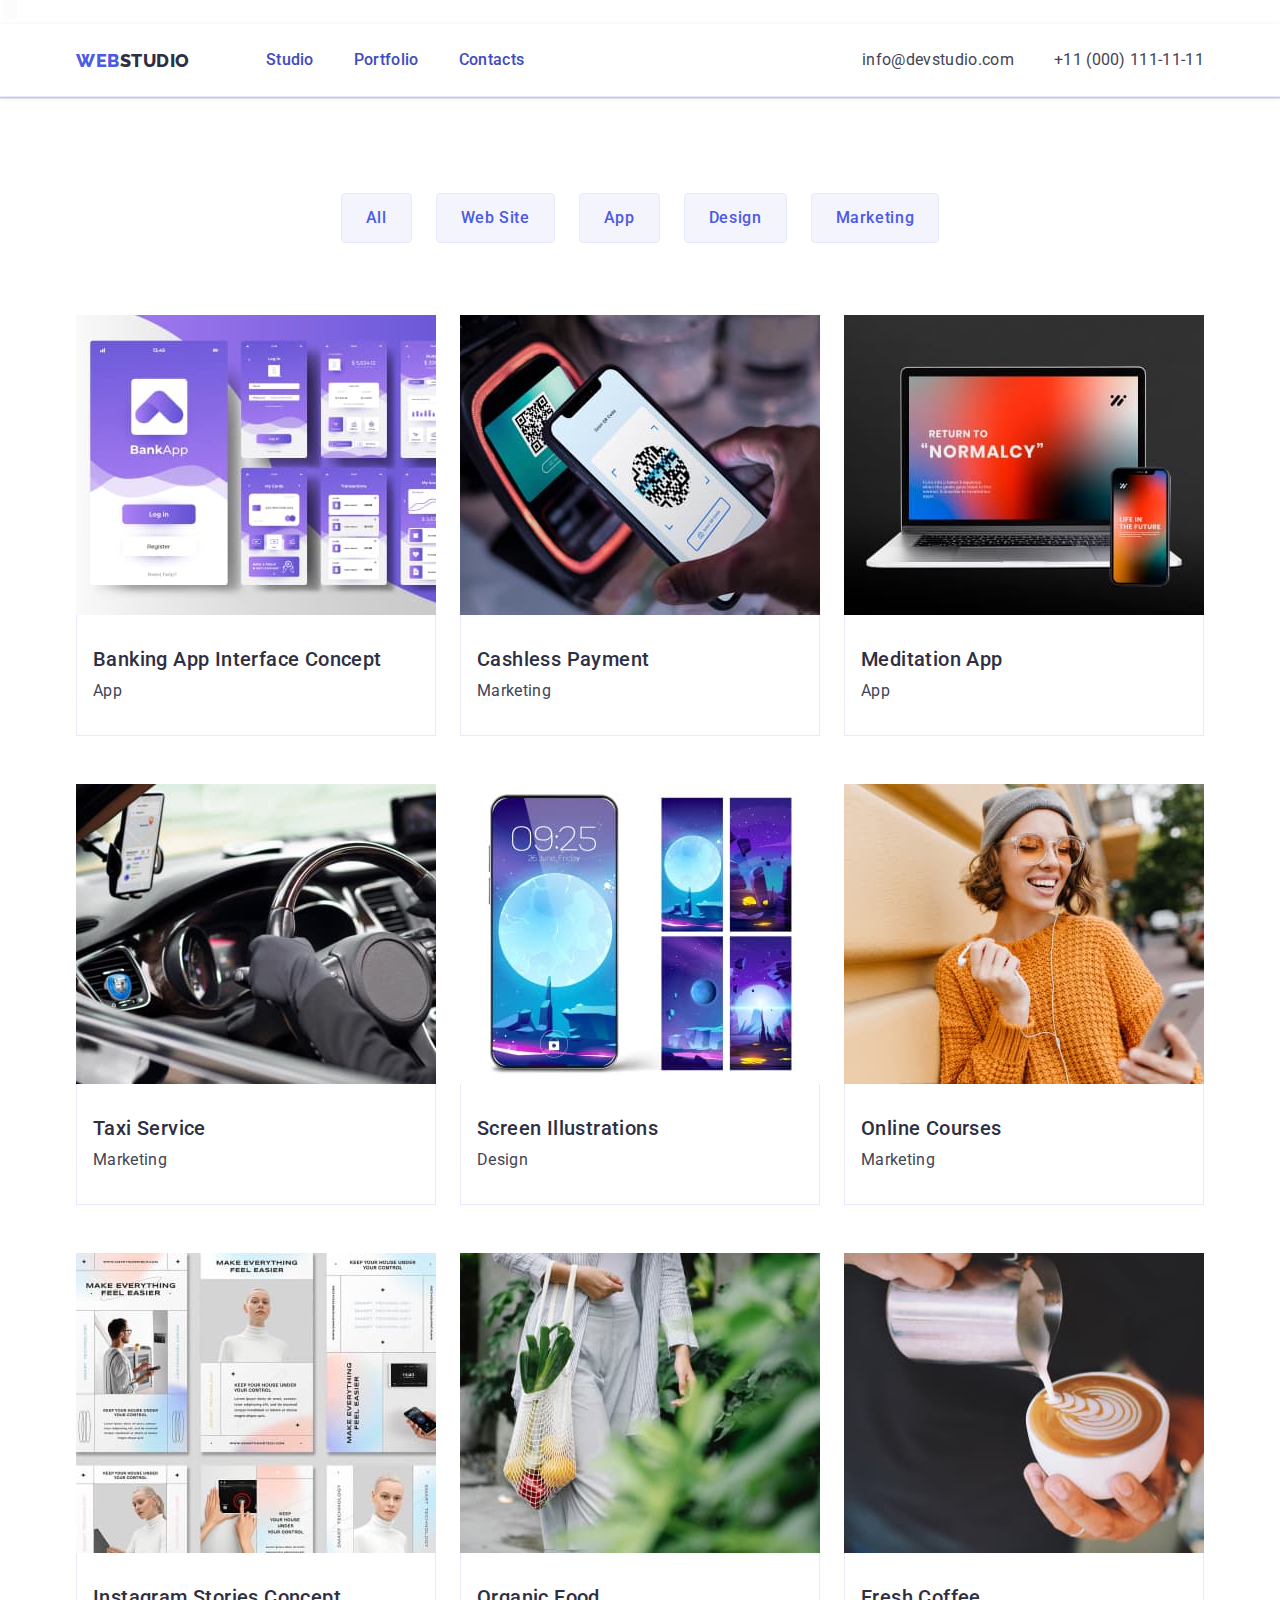
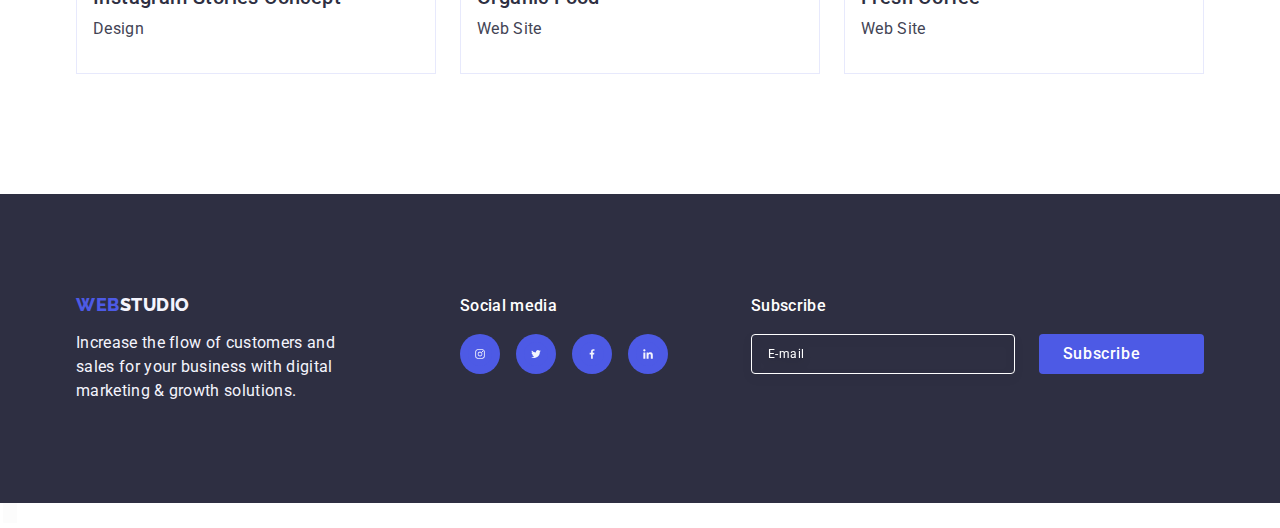
==== commit 158ff9dd: "16" ====
--- a/portfolio.html
+++ b/portfolio.html
@@ -107,6 +107,7 @@
     </div>
   </div>
 </footer>
+<svg class="icon" width="20" height="20">
   <use href="./images/icons.svg#modal-bg"> </use>
   </svg>
 </body>
--- a/css/styles.css
+++ b/css/styles.css
@@ -1,6 +1,18 @@
 :root {
 
     --page-background: #ffffff;
+    --dark: #2e2f42; 
+    --text: 3434455;
+    --main-background-color: #e5e5e5; 
+    --light: #f4f4fd; 
+    --whitr-background: #ffffff;
+    --primary-brand: #4d5ae5; 
+    --pressed-state: #404bbf; 
+    --cornflower: #e7e9fc;
+    --lightslate: #8e8f99;
+    --grey: rgba(46, 47, 66, 0.7);
+    --ocean: #404bbf;
+    --pressed-state-icon: #31d0aa;
 }
 
 
@@ -663,9 +675,7 @@
         margin-left: auto;
       }
 
-      placeholder {
-        
-      }
+     
 
       input::placeholder {
         color: #ffffff;
@@ -752,7 +762,7 @@
         transition: fill 250ms cubic-bezier(0.4, 0, 0.2, 1);
       }
 
-      .modalimg:focus {
+      input:focus .modalimg  {
         fill: #4D5AE5;
       }
 
@@ -808,7 +818,7 @@
       }
 
 
-      .spaspa input:checked {
+      input:checked .spaspa  {
         background-color: #404bbf;
         border: none;
         fill: #F4F4FD;
@@ -834,3 +844,16 @@
         border-radius: 4px;
         transition: background-color 250ms cubic-bezier(0.4, 0, 0.2, 1);
     }
+
+
+    .hero {
+        background-color: var(--dark);
+        padding: 188px 0;
+        margin: 0 auto;
+        max-width: 1440 px;
+        background-image: linear-gradient (var(--grey), var(--grey)), url (../images/people-office.jpg);
+        background-repeat: no-repeat;
+        background-position: center;
+        background-size: cover;
+        text-align: center;
+    }
